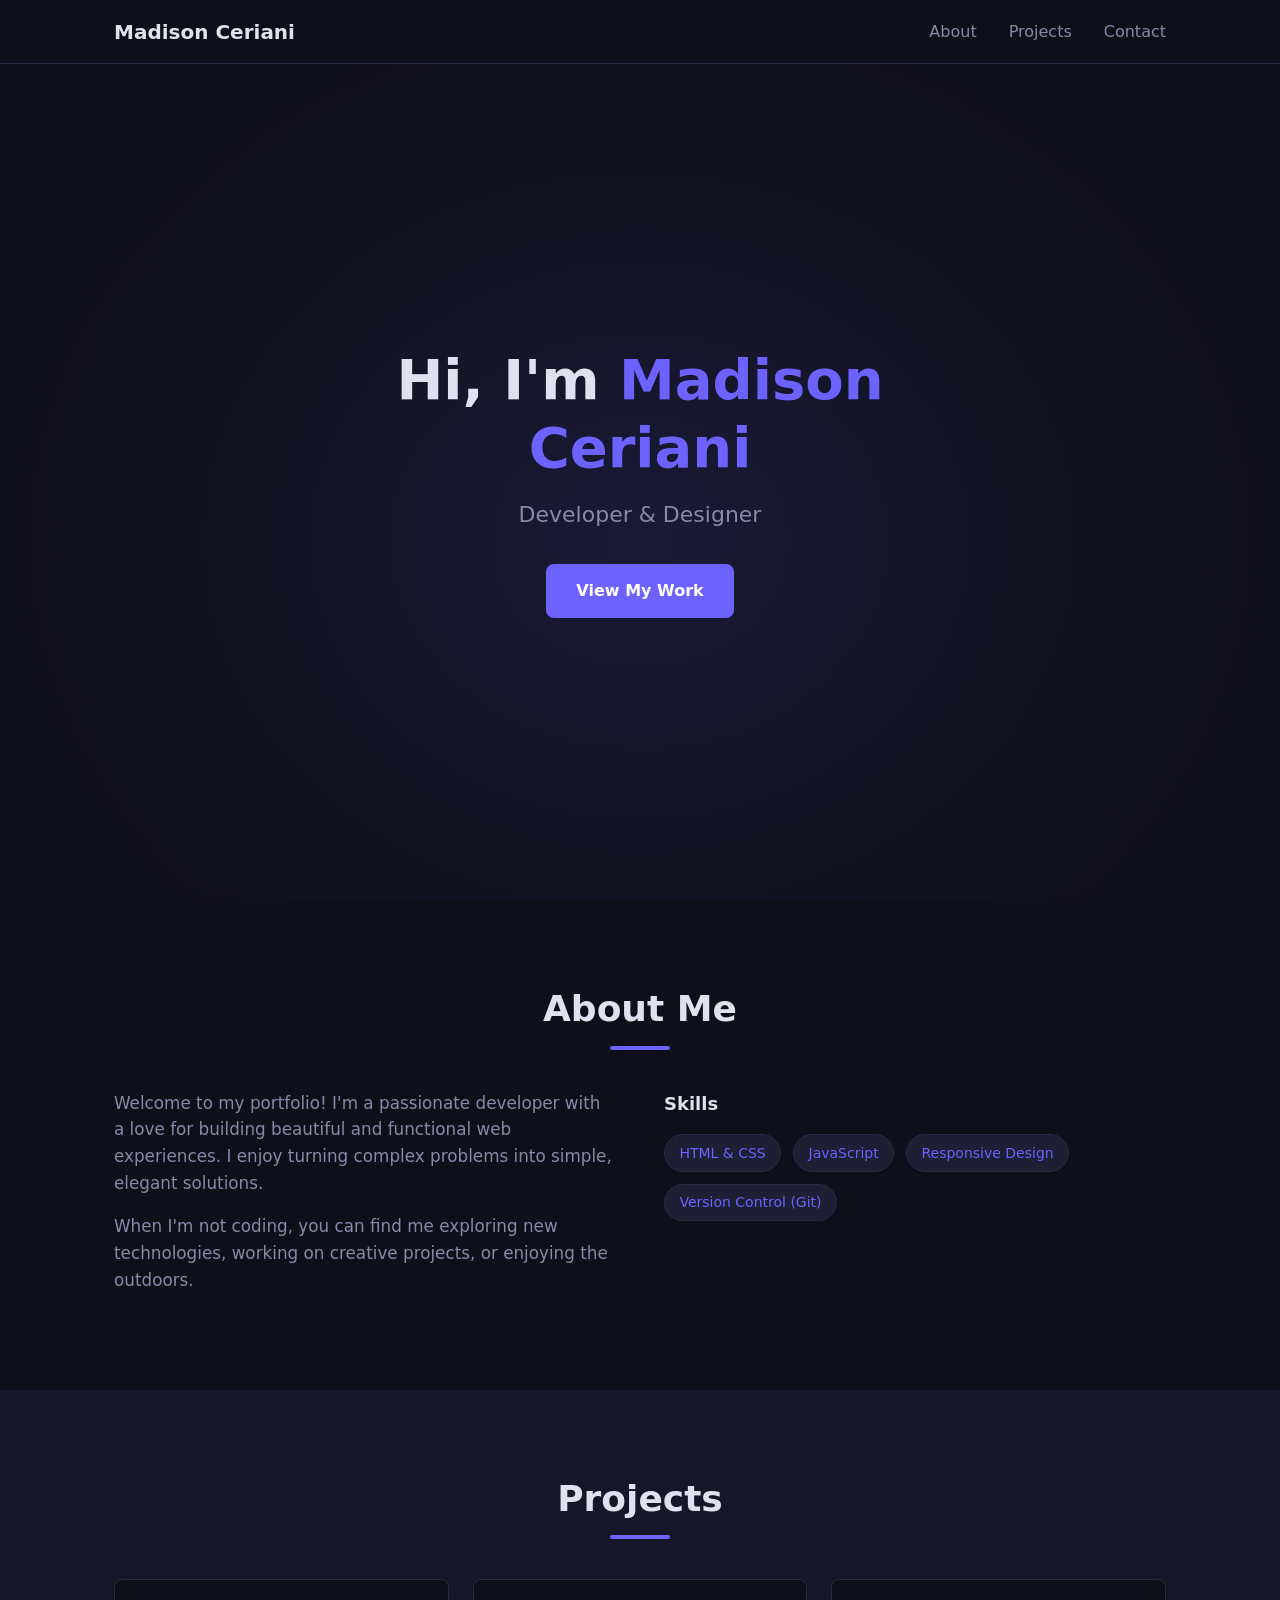
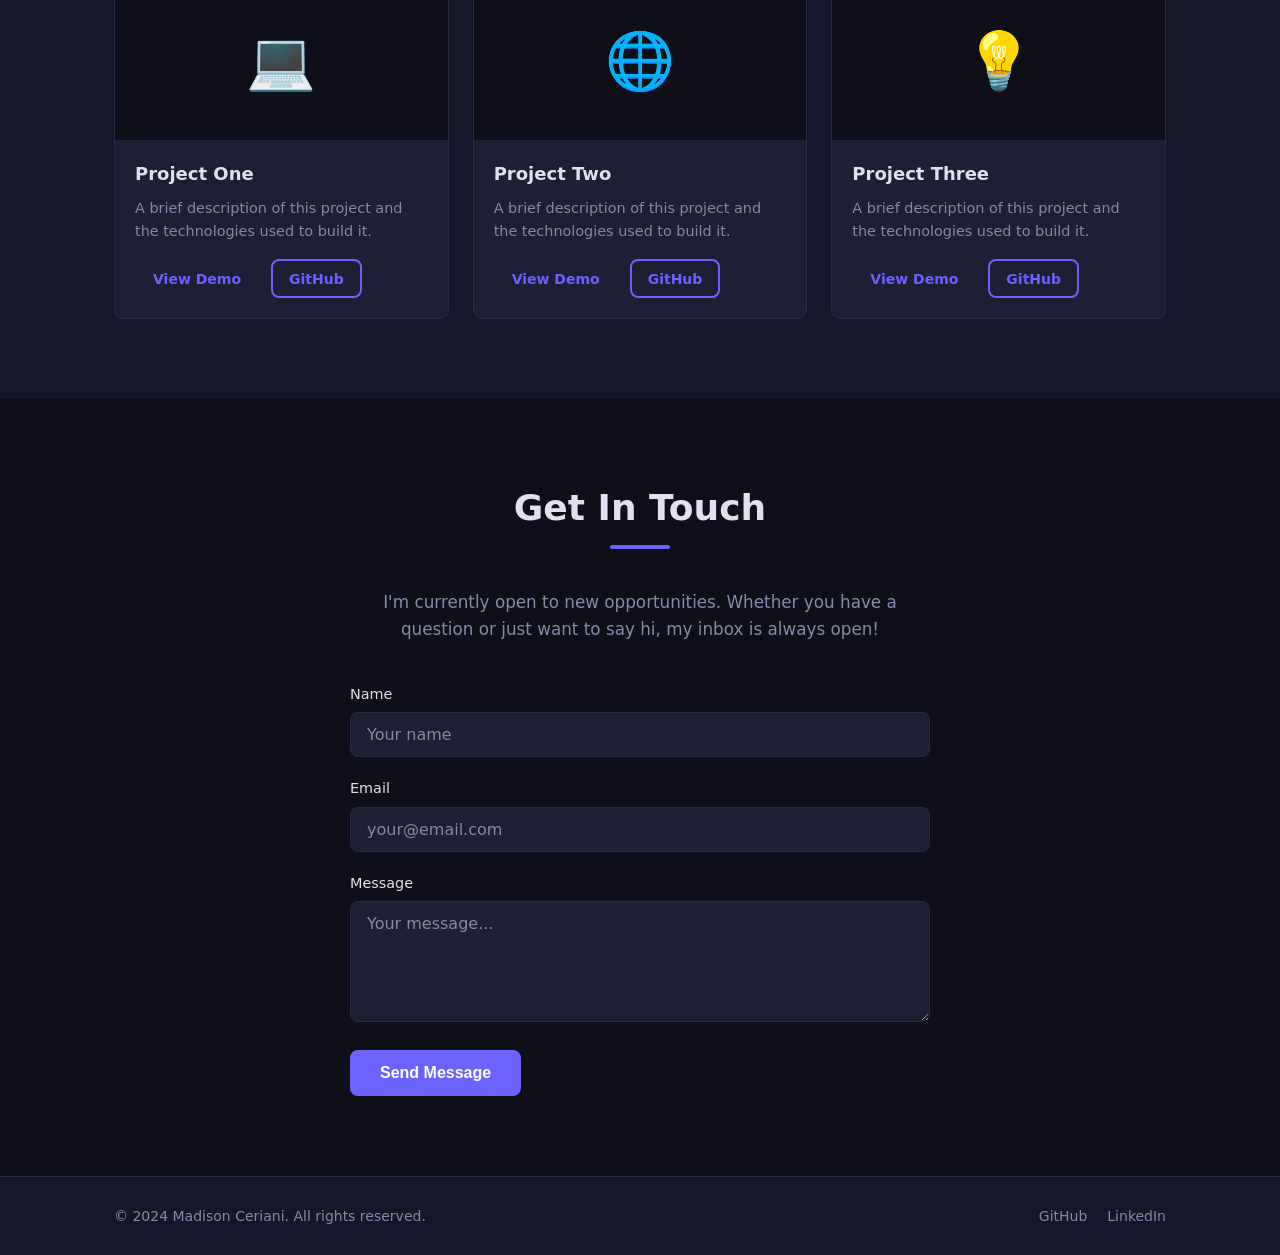
==== index.html @ 65d9c3c5 "Add basic portfolio starter code (HTML, CSS, JS) Agent-Logs-Url: https://github.com/MadisonCeriani/M" ====
<!DOCTYPE html>
<html lang="en">
  <head>
    <meta charset="UTF-8" />
    <meta name="viewport" content="width=device-width, initial-scale=1.0" />
    <title>Madison Ceriani | Portfolio</title>
    <link rel="stylesheet" href="styles.css" />
  </head>
  <body>
    <!-- Navigation -->
    <nav class="navbar" id="navbar">
      <div class="nav-container">
        <a href="#home" class="nav-logo">Madison Ceriani</a>
        <button class="nav-toggle" id="nav-toggle" aria-label="Toggle navigation">
          <span></span>
          <span></span>
          <span></span>
        </button>
        <ul class="nav-menu" id="nav-menu">
          <li><a href="#about" class="nav-link">About</a></li>
          <li><a href="#projects" class="nav-link">Projects</a></li>
          <li><a href="#contact" class="nav-link">Contact</a></li>
        </ul>
      </div>
    </nav>

    <!-- Hero Section -->
    <section class="hero" id="home">
      <div class="hero-content">
        <h1 class="hero-title">Hi, I'm <span class="highlight">Madison Ceriani</span></h1>
        <p class="hero-subtitle">Developer &amp; Designer</p>
        <a href="#projects" class="btn btn-primary">View My Work</a>
      </div>
    </section>

    <!-- About Section -->
    <section class="section" id="about">
      <div class="container">
        <h2 class="section-title">About Me</h2>
        <div class="about-content">
          <div class="about-text">
            <p>
              Welcome to my portfolio! I'm a passionate developer with a love for building
              beautiful and functional web experiences. I enjoy turning complex problems into
              simple, elegant solutions.
            </p>
            <p>
              When I'm not coding, you can find me exploring new technologies, working on
              creative projects, or enjoying the outdoors.
            </p>
          </div>
          <div class="skills">
            <h3>Skills</h3>
            <ul class="skills-list">
              <li>HTML &amp; CSS</li>
              <li>JavaScript</li>
              <li>Responsive Design</li>
              <li>Version Control (Git)</li>
            </ul>
          </div>
        </div>
      </div>
    </section>

    <!-- Projects Section -->
    <section class="section section-alt" id="projects">
      <div class="container">
        <h2 class="section-title">Projects</h2>
        <div class="projects-grid">
          <div class="project-card">
            <div class="project-image">
              <span class="project-placeholder">&#128187;</span>
            </div>
            <div class="project-info">
              <h3>Project One</h3>
              <p>A brief description of this project and the technologies used to build it.</p>
              <div class="project-links">
                <a href="#" class="btn btn-small">View Demo</a>
                <a href="#" class="btn btn-small btn-outline">GitHub</a>
              </div>
            </div>
          </div>
          <div class="project-card">
            <div class="project-image">
              <span class="project-placeholder">&#127760;</span>
            </div>
            <div class="project-info">
              <h3>Project Two</h3>
              <p>A brief description of this project and the technologies used to build it.</p>
              <div class="project-links">
                <a href="#" class="btn btn-small">View Demo</a>
                <a href="#" class="btn btn-small btn-outline">GitHub</a>
              </div>
            </div>
          </div>
          <div class="project-card">
            <div class="project-image">
              <span class="project-placeholder">&#128161;</span>
            </div>
            <div class="project-info">
              <h3>Project Three</h3>
              <p>A brief description of this project and the technologies used to build it.</p>
              <div class="project-links">
                <a href="#" class="btn btn-small">View Demo</a>
                <a href="#" class="btn btn-small btn-outline">GitHub</a>
              </div>
            </div>
          </div>
        </div>
      </div>
    </section>

    <!-- Contact Section -->
    <section class="section" id="contact">
      <div class="container">
        <h2 class="section-title">Get In Touch</h2>
        <p class="contact-intro">
          I'm currently open to new opportunities. Whether you have a question or just want to
          say hi, my inbox is always open!
        </p>
        <form class="contact-form" id="contact-form">
          <div class="form-group">
            <label for="name">Name</label>
            <input type="text" id="name" name="name" placeholder="Your name" required />
          </div>
          <div class="form-group">
            <label for="email">Email</label>
            <input type="email" id="email" name="email" placeholder="your@email.com" required />
          </div>
          <div class="form-group">
            <label for="message">Message</label>
            <textarea id="message" name="message" rows="5" placeholder="Your message..." required></textarea>
          </div>
          <button type="submit" class="btn btn-primary">Send Message</button>
        </form>
      </div>
    </section>

    <!-- Footer -->
    <footer class="footer">
      <div class="container">
        <p>&copy; 2024 Madison Ceriani. All rights reserved.</p>
        <div class="social-links">
          <a href="https://github.com/MadisonCeriani" target="_blank" rel="noopener noreferrer">GitHub</a>
          <a href="#" target="_blank" rel="noopener noreferrer">LinkedIn</a>
        </div>
      </div>
    </footer>

    <script src="script.js"></script>
  </body>
</html>
---- styles.css ----
/* =====================
   CSS Reset & Variables
   ===================== */
*, *::before, *::after {
  box-sizing: border-box;
  margin: 0;
  padding: 0;
}

:root {
  --color-primary: #6c63ff;
  --color-primary-dark: #5a52d5;
  --color-bg: #0f0f1a;
  --color-bg-alt: #16162a;
  --color-surface: #1e1e35;
  --color-text: #e0e0f0;
  --color-text-muted: #8888aa;
  --color-border: #2a2a45;
  --font-sans: 'Segoe UI', system-ui, -apple-system, sans-serif;
  --radius: 8px;
  --transition: 0.3s ease;
  --max-width: 1100px;
  --nav-height: 64px;
}

html {
  scroll-behavior: smooth;
}

body {
  font-family: var(--font-sans);
  background-color: var(--color-bg);
  color: var(--color-text);
  line-height: 1.6;
}

a {
  color: var(--color-primary);
  text-decoration: none;
  transition: color var(--transition);
}

a:hover {
  color: var(--color-primary-dark);
}

ul {
  list-style: none;
}

/* =====================
   Utility
   ===================== */
.container {
  max-width: var(--max-width);
  margin: 0 auto;
  padding: 0 1.5rem;
}

.highlight {
  color: var(--color-primary);
}

/* =====================
   Buttons
   ===================== */
.btn {
  display: inline-block;
  padding: 0.75rem 1.75rem;
  border-radius: var(--radius);
  font-size: 1rem;
  font-weight: 600;
  cursor: pointer;
  transition: background-color var(--transition), color var(--transition),
    border-color var(--transition), transform var(--transition);
  border: 2px solid transparent;
}

.btn:hover {
  transform: translateY(-2px);
}

.btn-primary {
  background-color: var(--color-primary);
  color: #fff;
  border-color: var(--color-primary);
}

.btn-primary:hover {
  background-color: var(--color-primary-dark);
  border-color: var(--color-primary-dark);
  color: #fff;
}

.btn-outline {
  background-color: transparent;
  color: var(--color-primary);
  border-color: var(--color-primary);
}

.btn-outline:hover {
  background-color: var(--color-primary);
  color: #fff;
}

.btn-small {
  padding: 0.4rem 1rem;
  font-size: 0.875rem;
}

/* =====================
   Navbar
   ===================== */
.navbar {
  position: fixed;
  top: 0;
  left: 0;
  right: 0;
  height: var(--nav-height);
  background-color: rgba(15, 15, 26, 0.9);
  backdrop-filter: blur(10px);
  border-bottom: 1px solid var(--color-border);
  z-index: 1000;
  transition: box-shadow var(--transition);
}

.navbar.scrolled {
  box-shadow: 0 2px 20px rgba(0, 0, 0, 0.4);
}

.nav-container {
  max-width: var(--max-width);
  margin: 0 auto;
  padding: 0 1.5rem;
  height: 100%;
  display: flex;
  align-items: center;
  justify-content: space-between;
}

.nav-logo {
  font-size: 1.25rem;
  font-weight: 700;
  color: var(--color-text);
}

.nav-logo:hover {
  color: var(--color-primary);
}

.nav-menu {
  display: flex;
  gap: 2rem;
}

.nav-link {
  color: var(--color-text-muted);
  font-weight: 500;
  position: relative;
}

.nav-link::after {
  content: '';
  position: absolute;
  bottom: -4px;
  left: 0;
  width: 0;
  height: 2px;
  background-color: var(--color-primary);
  transition: width var(--transition);
}

.nav-link:hover,
.nav-link.active {
  color: var(--color-text);
}

.nav-link:hover::after,
.nav-link.active::after {
  width: 100%;
}

.nav-toggle {
  display: none;
  flex-direction: column;
  gap: 5px;
  background: none;
  border: none;
  cursor: pointer;
  padding: 4px;
}

.nav-toggle span {
  display: block;
  width: 24px;
  height: 2px;
  background-color: var(--color-text);
  border-radius: 2px;
  transition: transform var(--transition), opacity var(--transition);
}

/* =====================
   Hero
   ===================== */
.hero {
  min-height: 100vh;
  display: flex;
  align-items: center;
  justify-content: center;
  text-align: center;
  padding: var(--nav-height) 1.5rem 0;
  background: radial-gradient(ellipse at 50% 60%, rgba(108, 99, 255, 0.12) 0%, transparent 70%);
}

.hero-content {
  max-width: 700px;
}

.hero-title {
  font-size: clamp(2rem, 6vw, 3.5rem);
  font-weight: 800;
  line-height: 1.2;
  margin-bottom: 1rem;
}

.hero-subtitle {
  font-size: clamp(1rem, 3vw, 1.375rem);
  color: var(--color-text-muted);
  margin-bottom: 2rem;
}

/* =====================
   Sections
   ===================== */
.section {
  padding: 5rem 0;
}

.section-alt {
  background-color: var(--color-bg-alt);
}

.section-title {
  font-size: clamp(1.5rem, 4vw, 2.25rem);
  font-weight: 700;
  margin-bottom: 2.5rem;
  text-align: center;
  position: relative;
}

.section-title::after {
  content: '';
  display: block;
  width: 60px;
  height: 4px;
  background-color: var(--color-primary);
  border-radius: 2px;
  margin: 0.5rem auto 0;
}

/* =====================
   About
   ===================== */
.about-content {
  display: grid;
  grid-template-columns: 1fr 1fr;
  gap: 3rem;
  align-items: start;
}

.about-text p {
  color: var(--color-text-muted);
  margin-bottom: 1rem;
  font-size: 1.05rem;
}

.skills h3 {
  font-size: 1.125rem;
  margin-bottom: 1rem;
}

.skills-list {
  display: flex;
  flex-wrap: wrap;
  gap: 0.75rem;
}

.skills-list li {
  background-color: var(--color-surface);
  border: 1px solid var(--color-border);
  color: var(--color-primary);
  padding: 0.4rem 0.9rem;
  border-radius: 20px;
  font-size: 0.875rem;
  font-weight: 500;
}

/* =====================
   Projects
   ===================== */
.projects-grid {
  display: grid;
  grid-template-columns: repeat(auto-fit, minmax(290px, 1fr));
  gap: 1.5rem;
}

.project-card {
  background-color: var(--color-surface);
  border: 1px solid var(--color-border);
  border-radius: var(--radius);
  overflow: hidden;
  transition: transform var(--transition), box-shadow var(--transition);
}

.project-card:hover {
  transform: translateY(-4px);
  box-shadow: 0 8px 30px rgba(108, 99, 255, 0.15);
}

.project-image {
  background-color: var(--color-bg);
  height: 160px;
  display: flex;
  align-items: center;
  justify-content: center;
}

.project-placeholder {
  font-size: 3.5rem;
}

.project-info {
  padding: 1.25rem;
}

.project-info h3 {
  font-size: 1.125rem;
  margin-bottom: 0.5rem;
}

.project-info p {
  color: var(--color-text-muted);
  font-size: 0.9rem;
  margin-bottom: 1rem;
}

.project-links {
  display: flex;
  gap: 0.75rem;
}

/* =====================
   Contact
   ===================== */
.contact-intro {
  text-align: center;
  color: var(--color-text-muted);
  max-width: 540px;
  margin: 0 auto 2.5rem;
  font-size: 1.05rem;
}

.contact-form {
  max-width: 580px;
  margin: 0 auto;
}

.form-group {
  margin-bottom: 1.25rem;
}

.form-group label {
  display: block;
  margin-bottom: 0.4rem;
  font-weight: 500;
  font-size: 0.9rem;
}

.form-group input,
.form-group textarea {
  width: 100%;
  padding: 0.75rem 1rem;
  background-color: var(--color-surface);
  border: 1px solid var(--color-border);
  border-radius: var(--radius);
  color: var(--color-text);
  font-family: var(--font-sans);
  font-size: 1rem;
  transition: border-color var(--transition);
}

.form-group input::placeholder,
.form-group textarea::placeholder {
  color: var(--color-text-muted);
}

.form-group input:focus,
.form-group textarea:focus {
  outline: none;
  border-color: var(--color-primary);
}

.form-group textarea {
  resize: vertical;
}

/* =====================
   Footer
   ===================== */
.footer {
  background-color: var(--color-bg-alt);
  border-top: 1px solid var(--color-border);
  padding: 1.75rem 0;
}

.footer .container {
  display: flex;
  align-items: center;
  justify-content: space-between;
  flex-wrap: wrap;
  gap: 1rem;
}

.footer p {
  color: var(--color-text-muted);
  font-size: 0.875rem;
}

.social-links {
  display: flex;
  gap: 1.25rem;
}

.social-links a {
  color: var(--color-text-muted);
  font-size: 0.875rem;
  font-weight: 500;
}

.social-links a:hover {
  color: var(--color-primary);
}

/* =====================
   Responsive
   ===================== */
@media (max-width: 768px) {
  .nav-toggle {
    display: flex;
  }

  .nav-menu {
    position: absolute;
    top: var(--nav-height);
    left: 0;
    right: 0;
    background-color: var(--color-bg);
    border-bottom: 1px solid var(--color-border);
    flex-direction: column;
    align-items: center;
    gap: 0;
    padding: 1rem 0;
    display: none;
  }

  .nav-menu.open {
    display: flex;
  }

  .nav-menu li {
    width: 100%;
    text-align: center;
  }

  .nav-link {
    display: block;
    padding: 0.75rem 1.5rem;
  }

  .about-content {
    grid-template-columns: 1fr;
    gap: 2rem;
  }

  .footer .container {
    flex-direction: column;
    text-align: center;
  }
}
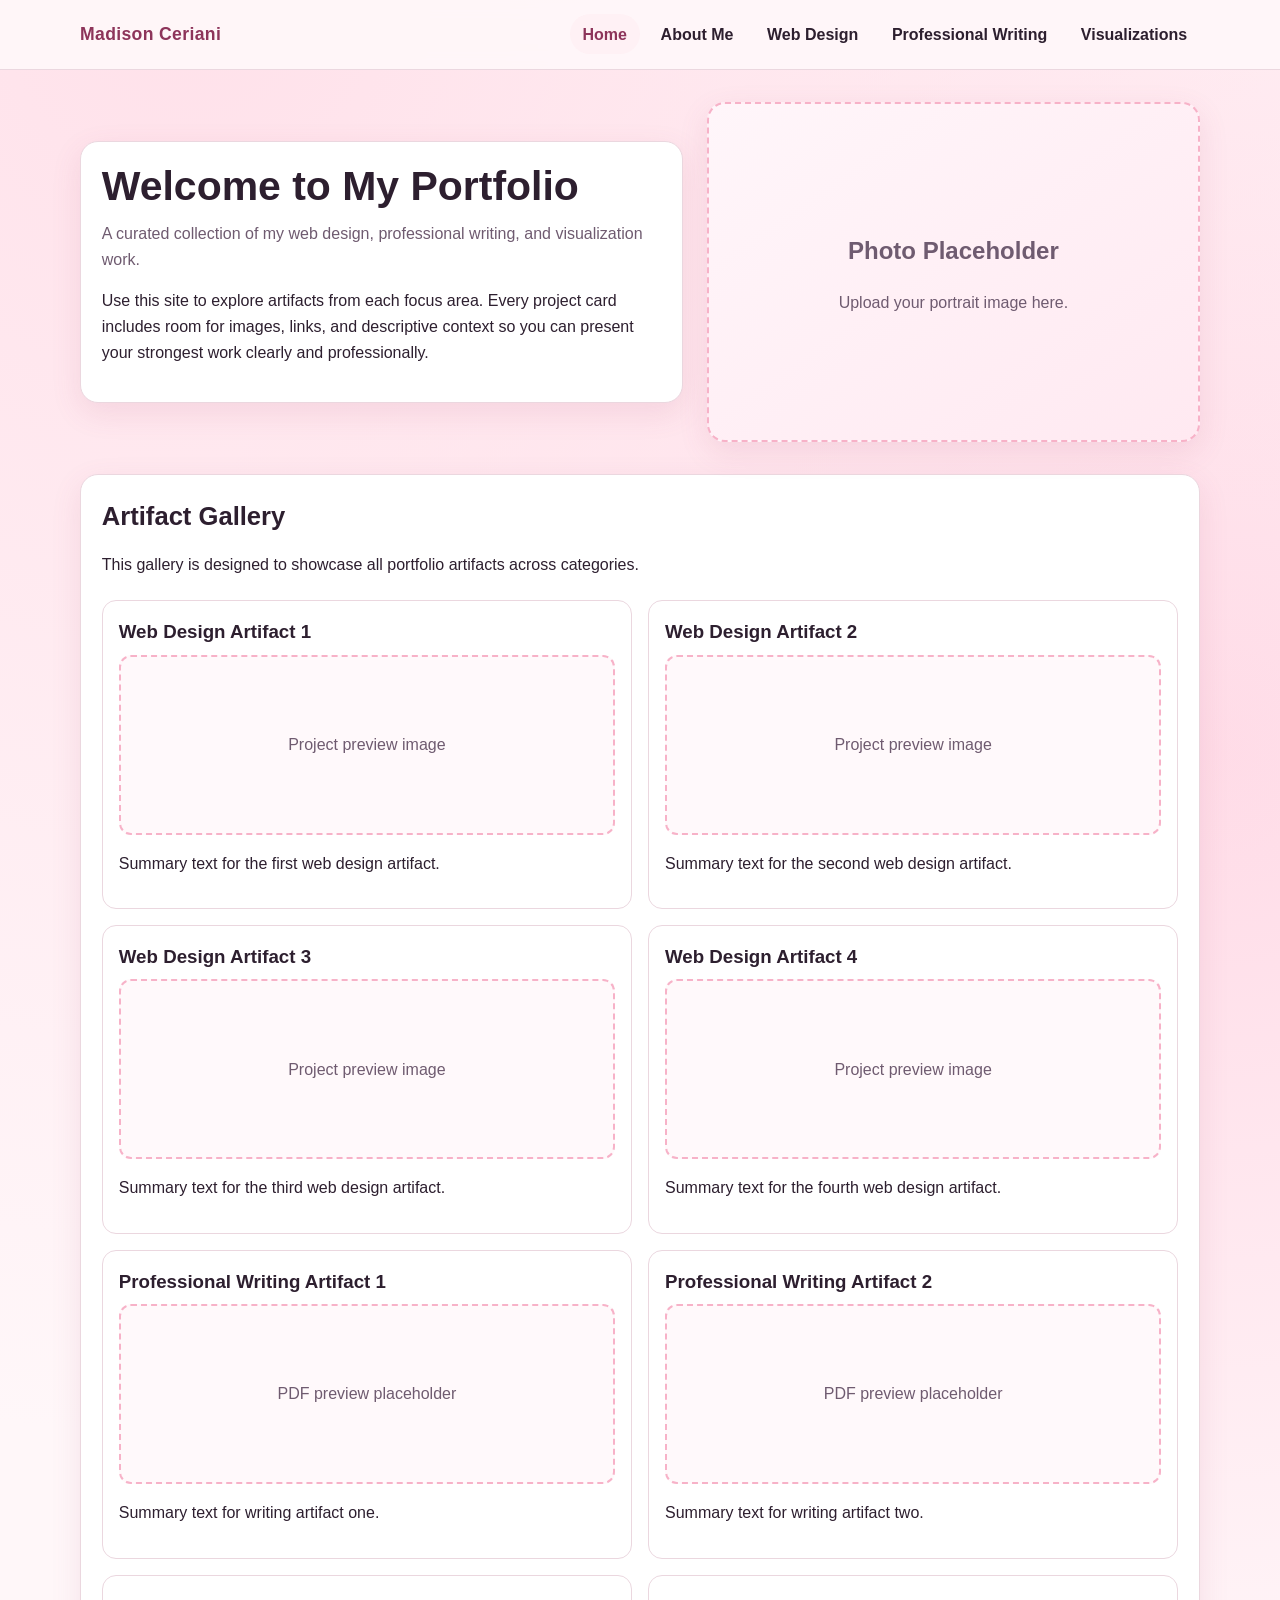
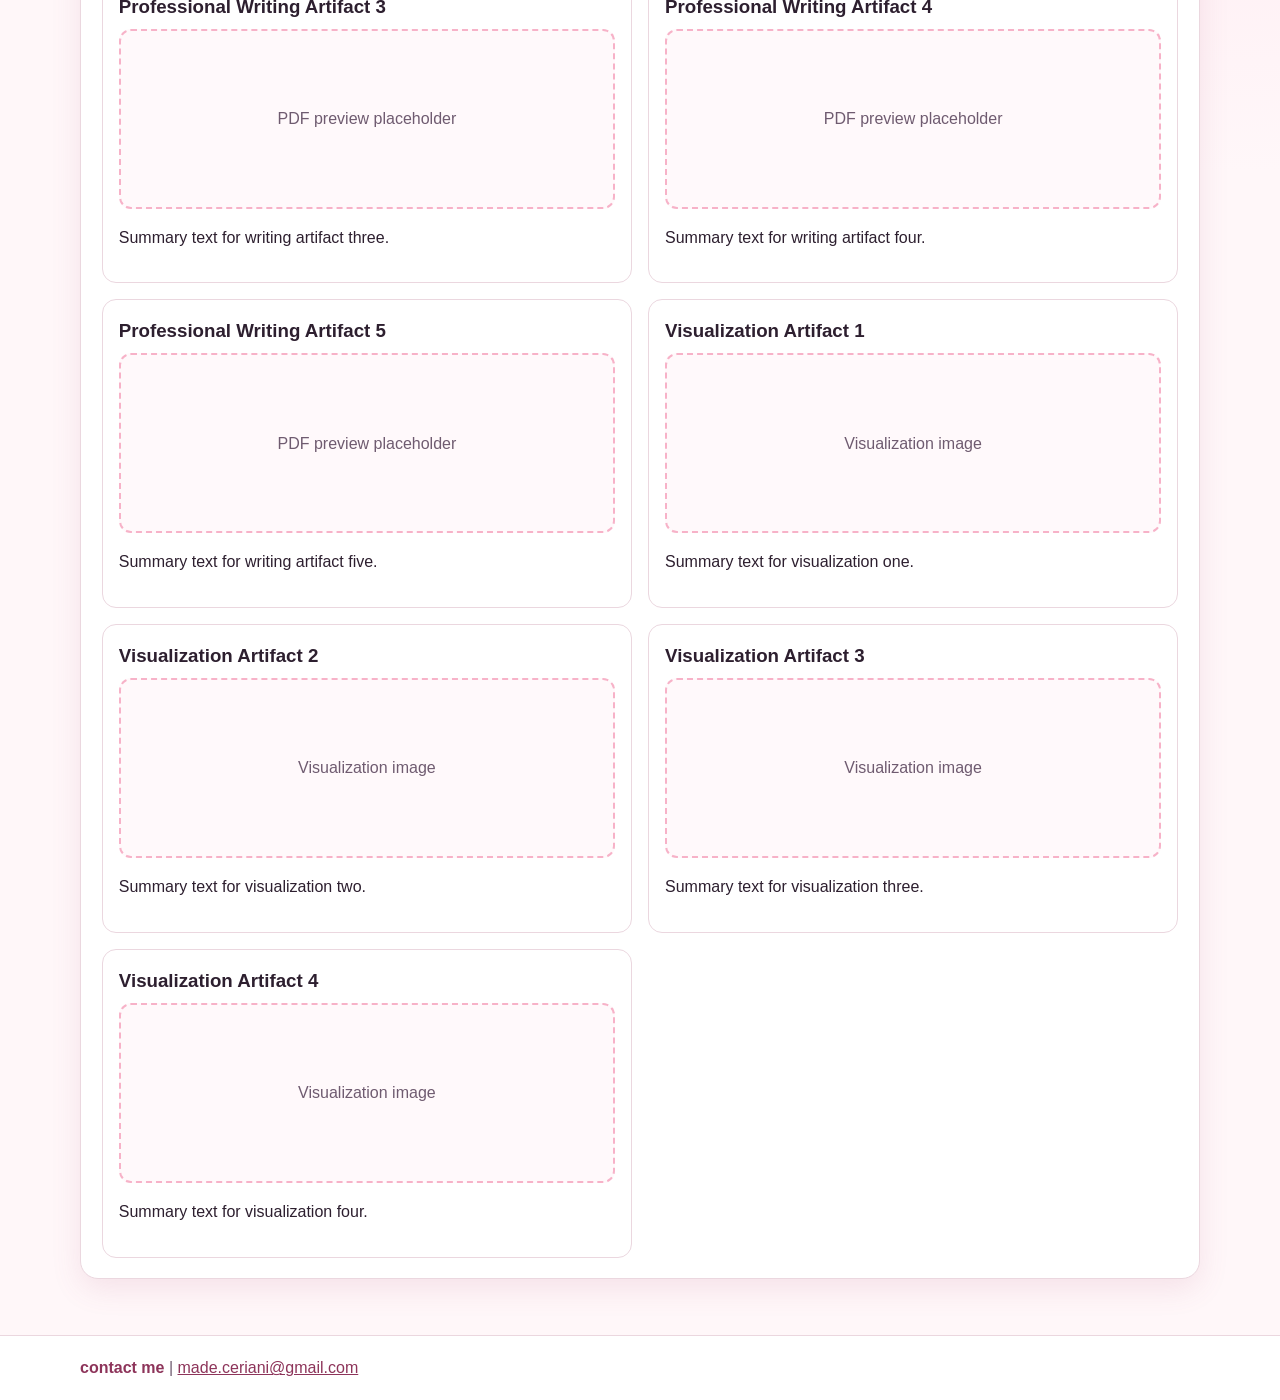
==== commit 4fbee367: "Changes" ====
--- a/index.html
+++ b/index.html
@@ -1,152 +1,120 @@
 <!DOCTYPE html>
 <html lang="en">
-  <head>
-    <meta charset="UTF-8" />
-    <meta name="viewport" content="width=device-width, initial-scale=1.0" />
-    <title>Madison Ceriani | Portfolio</title>
-    <link rel="stylesheet" href="styles.css" />
-  </head>
-  <body>
-    <!-- Navigation -->
-    <nav class="navbar" id="navbar">
-      <div class="nav-container">
-        <a href="#home" class="nav-logo">Madison Ceriani</a>
-        <button class="nav-toggle" id="nav-toggle" aria-label="Toggle navigation">
-          <span></span>
-          <span></span>
-          <span></span>
-        </button>
-        <ul class="nav-menu" id="nav-menu">
-          <li><a href="#about" class="nav-link">About</a></li>
-          <li><a href="#projects" class="nav-link">Projects</a></li>
-          <li><a href="#contact" class="nav-link">Contact</a></li>
-        </ul>
+<head>
+  <meta charset="UTF-8">
+  <meta name="viewport" content="width=device-width, initial-scale=1.0">
+  <title>Madison Ceriani | Portfolio</title>
+  <link rel="stylesheet" href="styles.css">
+</head>
+<body>
+  <header class="site-header">
+    <div class="nav-wrap">
+      <a class="brand" href="index.html">Madison Ceriani</a>
+      <nav class="site-nav" aria-label="Main navigation">
+        <a class="active" href="index.html">Home</a>
+        <a href="about.html">About Me</a>
+        <a href="web-design.html">Web Design</a>
+        <a href="professional-writing.html">Professional Writing</a>
+        <a href="visualizations.html">Visualizations</a>
+      </nav>
+    </div>
+  </header>
+
+  <main>
+    <section class="hero">
+      <div class="panel">
+        <h1>Welcome to My Portfolio</h1>
+        <p class="subtitle">A curated collection of my web design, professional writing, and visualization work.</p>
+        <p>
+          Use this site to explore artifacts from each focus area. Every project card includes room for images, links,
+          and descriptive context so you can present your strongest work clearly and professionally.
+        </p>
       </div>
-    </nav>
-
-    <!-- Hero Section -->
-    <section class="hero" id="home">
-      <div class="hero-content">
-        <h1 class="hero-title">Hi, I'm <span class="highlight">Madison Ceriani</span></h1>
-        <p class="hero-subtitle">Developer &amp; Designer</p>
-        <a href="#projects" class="btn btn-primary">View My Work</a>
-      </div>
-    </section>
-
-    <!-- About Section -->
-    <section class="section" id="about">
-      <div class="container">
-        <h2 class="section-title">About Me</h2>
-        <div class="about-content">
-          <div class="about-text">
-            <p>
-              Welcome to my portfolio! I'm a passionate developer with a love for building
-              beautiful and functional web experiences. I enjoy turning complex problems into
-              simple, elegant solutions.
-            </p>
-            <p>
-              When I'm not coding, you can find me exploring new technologies, working on
-              creative projects, or enjoying the outdoors.
-            </p>
-          </div>
-          <div class="skills">
-            <h3>Skills</h3>
-            <ul class="skills-list">
-              <li>HTML &amp; CSS</li>
-              <li>JavaScript</li>
-              <li>Responsive Design</li>
-              <li>Version Control (Git)</li>
-            </ul>
-          </div>
+      <div class="panel photo-placeholder">
+        <div>
+          <h2>Photo Placeholder</h2>
+          <p>Upload your portrait image here.</p>
         </div>
       </div>
     </section>
 
-    <!-- Projects Section -->
-    <section class="section section-alt" id="projects">
-      <div class="container">
-        <h2 class="section-title">Projects</h2>
-        <div class="projects-grid">
-          <div class="project-card">
-            <div class="project-image">
-              <span class="project-placeholder">&#128187;</span>
-            </div>
-            <div class="project-info">
-              <h3>Project One</h3>
-              <p>A brief description of this project and the technologies used to build it.</p>
-              <div class="project-links">
-                <a href="#" class="btn btn-small">View Demo</a>
-                <a href="#" class="btn btn-small btn-outline">GitHub</a>
-              </div>
-            </div>
-          </div>
-          <div class="project-card">
-            <div class="project-image">
-              <span class="project-placeholder">&#127760;</span>
-            </div>
-            <div class="project-info">
-              <h3>Project Two</h3>
-              <p>A brief description of this project and the technologies used to build it.</p>
-              <div class="project-links">
-                <a href="#" class="btn btn-small">View Demo</a>
-                <a href="#" class="btn btn-small btn-outline">GitHub</a>
-              </div>
-            </div>
-          </div>
-          <div class="project-card">
-            <div class="project-image">
-              <span class="project-placeholder">&#128161;</span>
-            </div>
-            <div class="project-info">
-              <h3>Project Three</h3>
-              <p>A brief description of this project and the technologies used to build it.</p>
-              <div class="project-links">
-                <a href="#" class="btn btn-small">View Demo</a>
-                <a href="#" class="btn btn-small btn-outline">GitHub</a>
-              </div>
-            </div>
-          </div>
-        </div>
+    <section class="panel">
+      <h2 class="section-title">Artifact Gallery</h2>
+      <p class="page-intro">This gallery is designed to showcase all portfolio artifacts across categories.</p>
+      <div class="gallery-grid">
+        <article class="card">
+          <h3>Web Design Artifact 1</h3>
+          <div class="placeholder-box">Project preview image</div>
+          <p>Summary text for the first web design artifact.</p>
+        </article>
+        <article class="card">
+          <h3>Web Design Artifact 2</h3>
+          <div class="placeholder-box">Project preview image</div>
+          <p>Summary text for the second web design artifact.</p>
+        </article>
+        <article class="card">
+          <h3>Web Design Artifact 3</h3>
+          <div class="placeholder-box">Project preview image</div>
+          <p>Summary text for the third web design artifact.</p>
+        </article>
+        <article class="card">
+          <h3>Web Design Artifact 4</h3>
+          <div class="placeholder-box">Project preview image</div>
+          <p>Summary text for the fourth web design artifact.</p>
+        </article>
+        <article class="card">
+          <h3>Professional Writing Artifact 1</h3>
+          <div class="placeholder-box">PDF preview placeholder</div>
+          <p>Summary text for writing artifact one.</p>
+        </article>
+        <article class="card">
+          <h3>Professional Writing Artifact 2</h3>
+          <div class="placeholder-box">PDF preview placeholder</div>
+          <p>Summary text for writing artifact two.</p>
+        </article>
+        <article class="card">
+          <h3>Professional Writing Artifact 3</h3>
+          <div class="placeholder-box">PDF preview placeholder</div>
+          <p>Summary text for writing artifact three.</p>
+        </article>
+        <article class="card">
+          <h3>Professional Writing Artifact 4</h3>
+          <div class="placeholder-box">PDF preview placeholder</div>
+          <p>Summary text for writing artifact four.</p>
+        </article>
+        <article class="card">
+          <h3>Professional Writing Artifact 5</h3>
+          <div class="placeholder-box">PDF preview placeholder</div>
+          <p>Summary text for writing artifact five.</p>
+        </article>
+        <article class="card">
+          <h3>Visualization Artifact 1</h3>
+          <div class="placeholder-box">Visualization image</div>
+          <p>Summary text for visualization one.</p>
+        </article>
+        <article class="card">
+          <h3>Visualization Artifact 2</h3>
+          <div class="placeholder-box">Visualization image</div>
+          <p>Summary text for visualization two.</p>
+        </article>
+        <article class="card">
+          <h3>Visualization Artifact 3</h3>
+          <div class="placeholder-box">Visualization image</div>
+          <p>Summary text for visualization three.</p>
+        </article>
+        <article class="card">
+          <h3>Visualization Artifact 4</h3>
+          <div class="placeholder-box">Visualization image</div>
+          <p>Summary text for visualization four.</p>
+        </article>
       </div>
     </section>
+  </main>
 
-    <!-- Contact Section -->
-    <section class="section" id="contact">
-      <div class="container">
-        <h2 class="section-title">Get In Touch</h2>
-        <p class="contact-intro">
-          I'm currently open to new opportunities. Whether you have a question or just want to
-          say hi, my inbox is always open!
-        </p>
-        <form class="contact-form" id="contact-form">
-          <div class="form-group">
-            <label for="name">Name</label>
-            <input type="text" id="name" name="name" placeholder="Your name" required />
-          </div>
-          <div class="form-group">
-            <label for="email">Email</label>
-            <input type="email" id="email" name="email" placeholder="your@email.com" required />
-          </div>
-          <div class="form-group">
-            <label for="message">Message</label>
-            <textarea id="message" name="message" rows="5" placeholder="Your message..." required></textarea>
-          </div>
-          <button type="submit" class="btn btn-primary">Send Message</button>
-        </form>
-      </div>
-    </section>
-
-    <!-- Footer -->
-    <footer class="footer">
-      <div class="container">
-        <p>&copy; 2024 Madison Ceriani. All rights reserved.</p>
-        <div class="social-links">
-          <a href="https://github.com/MadisonCeriani" target="_blank" rel="noopener noreferrer">GitHub</a>
-          <a href="#" target="_blank" rel="noopener noreferrer">LinkedIn</a>
-        </div>
-      </div>
-    </footer>
-
-    <script src="script.js"></script>
-  </body>
+  <footer class="site-footer">
+    <div class="footer-wrap">
+      <strong>contact me</strong> | <a href="mailto:made.ceriani@gmail.com">made.ceriani@gmail.com</a>
+    </div>
+  </footer>
+</body>
 </html>
--- a/styles.css
+++ b/styles.css
@@ -1,489 +1,241 @@
-/* =====================
-   CSS Reset & Variables
-   ===================== */
-*, *::before, *::after {
+/* Feminine + professional design system */
+:root {
+  --bg: #fff7f9;
+  --surface: #ffffff;
+  --surface-soft: #fff1f5;
+  --text: #2d1f2f;
+  --muted: #6f5b70;
+  --primary: #b04a73;
+  --primary-dark: #8d345a;
+  --accent: #f7b2c8;
+  --line: #ebd7df;
+  --shadow: 0 10px 30px rgba(176, 74, 115, 0.12);
+  --radius: 18px;
+}
+
+* {
   box-sizing: border-box;
+}
+
+body {
   margin: 0;
-  padding: 0;
-}
-
-:root {
-  --color-primary: #6c63ff;
-  --color-primary-dark: #5a52d5;
-  --color-bg: #0f0f1a;
-  --color-bg-alt: #16162a;
-  --color-surface: #1e1e35;
-  --color-text: #e0e0f0;
-  --color-text-muted: #8888aa;
-  --color-border: #2a2a45;
-  --font-sans: 'Segoe UI', system-ui, -apple-system, sans-serif;
-  --radius: 8px;
-  --transition: 0.3s ease;
-  --max-width: 1100px;
-  --nav-height: 64px;
-}
-
-html {
-  scroll-behavior: smooth;
-}
-
-body {
-  font-family: var(--font-sans);
-  background-color: var(--color-bg);
-  color: var(--color-text);
+  font-family: "Trebuchet MS", "Gill Sans", "Segoe UI", sans-serif;
+  color: var(--text);
+  background:
+    radial-gradient(circle at 15% 0%, #ffe1ea 0%, transparent 45%),
+    radial-gradient(circle at 95% 25%, #ffdbe7 0%, transparent 40%),
+    var(--bg);
   line-height: 1.6;
 }
 
 a {
-  color: var(--color-primary);
-  text-decoration: none;
-  transition: color var(--transition);
-}
-
-a:hover {
-  color: var(--color-primary-dark);
-}
-
-ul {
-  list-style: none;
-}
-
-/* =====================
-   Utility
-   ===================== */
-.container {
-  max-width: var(--max-width);
+  color: var(--primary-dark);
+}
+
+img {
+  max-width: 100%;
+  display: block;
+  border-radius: 14px;
+}
+
+.site-header {
+  position: sticky;
+  top: 0;
+  z-index: 20;
+  background: rgba(255, 247, 249, 0.95);
+  backdrop-filter: blur(8px);
+  border-bottom: 1px solid var(--line);
+}
+
+.nav-wrap {
+  width: min(1120px, 92%);
   margin: 0 auto;
-  padding: 0 1.5rem;
-}
-
-.highlight {
-  color: var(--color-primary);
-}
-
-/* =====================
-   Buttons
-   ===================== */
-.btn {
-  display: inline-block;
-  padding: 0.75rem 1.75rem;
-  border-radius: var(--radius);
-  font-size: 1rem;
-  font-weight: 600;
-  cursor: pointer;
-  transition: background-color var(--transition), color var(--transition),
-    border-color var(--transition), transform var(--transition);
-  border: 2px solid transparent;
-}
-
-.btn:hover {
-  transform: translateY(-2px);
-}
-
-.btn-primary {
-  background-color: var(--color-primary);
-  color: #fff;
-  border-color: var(--color-primary);
-}
-
-.btn-primary:hover {
-  background-color: var(--color-primary-dark);
-  border-color: var(--color-primary-dark);
-  color: #fff;
-}
-
-.btn-outline {
-  background-color: transparent;
-  color: var(--color-primary);
-  border-color: var(--color-primary);
-}
-
-.btn-outline:hover {
-  background-color: var(--color-primary);
-  color: #fff;
-}
-
-.btn-small {
-  padding: 0.4rem 1rem;
-  font-size: 0.875rem;
-}
-
-/* =====================
-   Navbar
-   ===================== */
-.navbar {
-  position: fixed;
-  top: 0;
-  left: 0;
-  right: 0;
-  height: var(--nav-height);
-  background-color: rgba(15, 15, 26, 0.9);
-  backdrop-filter: blur(10px);
-  border-bottom: 1px solid var(--color-border);
-  z-index: 1000;
-  transition: box-shadow var(--transition);
-}
-
-.navbar.scrolled {
-  box-shadow: 0 2px 20px rgba(0, 0, 0, 0.4);
-}
-
-.nav-container {
-  max-width: var(--max-width);
-  margin: 0 auto;
-  padding: 0 1.5rem;
-  height: 100%;
   display: flex;
   align-items: center;
   justify-content: space-between;
-}
-
-.nav-logo {
-  font-size: 1.25rem;
+  gap: 1rem;
+  padding: 0.9rem 0;
+}
+
+.brand {
+  font-size: 1.1rem;
   font-weight: 700;
-  color: var(--color-text);
-}
-
-.nav-logo:hover {
-  color: var(--color-primary);
-}
-
-.nav-menu {
-  display: flex;
-  gap: 2rem;
-}
-
-.nav-link {
-  color: var(--color-text-muted);
-  font-weight: 500;
-  position: relative;
-}
-
-.nav-link::after {
-  content: '';
-  position: absolute;
-  bottom: -4px;
-  left: 0;
-  width: 0;
-  height: 2px;
-  background-color: var(--color-primary);
-  transition: width var(--transition);
-}
-
-.nav-link:hover,
-.nav-link.active {
-  color: var(--color-text);
-}
-
-.nav-link:hover::after,
-.nav-link.active::after {
-  width: 100%;
-}
-
-.nav-toggle {
-  display: none;
-  flex-direction: column;
-  gap: 5px;
-  background: none;
-  border: none;
-  cursor: pointer;
-  padding: 4px;
-}
-
-.nav-toggle span {
-  display: block;
-  width: 24px;
-  height: 2px;
-  background-color: var(--color-text);
-  border-radius: 2px;
-  transition: transform var(--transition), opacity var(--transition);
-}
-
-/* =====================
-   Hero
-   ===================== */
-.hero {
-  min-height: 100vh;
-  display: flex;
-  align-items: center;
-  justify-content: center;
-  text-align: center;
-  padding: var(--nav-height) 1.5rem 0;
-  background: radial-gradient(ellipse at 50% 60%, rgba(108, 99, 255, 0.12) 0%, transparent 70%);
-}
-
-.hero-content {
-  max-width: 700px;
-}
-
-.hero-title {
-  font-size: clamp(2rem, 6vw, 3.5rem);
-  font-weight: 800;
-  line-height: 1.2;
-  margin-bottom: 1rem;
-}
-
-.hero-subtitle {
-  font-size: clamp(1rem, 3vw, 1.375rem);
-  color: var(--color-text-muted);
-  margin-bottom: 2rem;
-}
-
-/* =====================
-   Sections
-   ===================== */
-.section {
-  padding: 5rem 0;
-}
-
-.section-alt {
-  background-color: var(--color-bg-alt);
-}
-
-.section-title {
-  font-size: clamp(1.5rem, 4vw, 2.25rem);
-  font-weight: 700;
-  margin-bottom: 2.5rem;
-  text-align: center;
-  position: relative;
-}
-
-.section-title::after {
-  content: '';
-  display: block;
-  width: 60px;
-  height: 4px;
-  background-color: var(--color-primary);
-  border-radius: 2px;
-  margin: 0.5rem auto 0;
-}
-
-/* =====================
-   About
-   ===================== */
-.about-content {
-  display: grid;
-  grid-template-columns: 1fr 1fr;
-  gap: 3rem;
-  align-items: start;
-}
-
-.about-text p {
-  color: var(--color-text-muted);
-  margin-bottom: 1rem;
-  font-size: 1.05rem;
-}
-
-.skills h3 {
-  font-size: 1.125rem;
-  margin-bottom: 1rem;
-}
-
-.skills-list {
+  letter-spacing: 0.02em;
+  color: var(--primary-dark);
+  text-decoration: none;
+}
+
+.site-nav {
   display: flex;
   flex-wrap: wrap;
-  gap: 0.75rem;
-}
-
-.skills-list li {
-  background-color: var(--color-surface);
-  border: 1px solid var(--color-border);
-  color: var(--color-primary);
-  padding: 0.4rem 0.9rem;
-  border-radius: 20px;
-  font-size: 0.875rem;
-  font-weight: 500;
-}
-
-/* =====================
-   Projects
-   ===================== */
-.projects-grid {
-  display: grid;
-  grid-template-columns: repeat(auto-fit, minmax(290px, 1fr));
+  gap: 0.5rem;
+}
+
+.site-nav a {
+  text-decoration: none;
+  color: var(--text);
+  padding: 0.45rem 0.8rem;
+  border-radius: 999px;
+  font-weight: 600;
+}
+
+.site-nav a:hover,
+.site-nav a:focus-visible,
+.site-nav a.active {
+  background: var(--surface-soft);
+  color: var(--primary-dark);
+}
+
+main {
+  width: min(1120px, 92%);
+  margin: 2rem auto 3.5rem;
+}
+
+.hero {
+  display: grid;
+  grid-template-columns: 1.1fr 0.9fr;
   gap: 1.5rem;
-}
-
-.project-card {
-  background-color: var(--color-surface);
-  border: 1px solid var(--color-border);
+  align-items: center;
+  margin-bottom: 2rem;
+}
+
+.panel {
+  background: var(--surface);
+  border: 1px solid var(--line);
   border-radius: var(--radius);
-  overflow: hidden;
-  transition: transform var(--transition), box-shadow var(--transition);
-}
-
-.project-card:hover {
-  transform: translateY(-4px);
-  box-shadow: 0 8px 30px rgba(108, 99, 255, 0.15);
-}
-
-.project-image {
-  background-color: var(--color-bg);
-  height: 160px;
-  display: flex;
-  align-items: center;
-  justify-content: center;
-}
-
-.project-placeholder {
-  font-size: 3.5rem;
-}
-
-.project-info {
-  padding: 1.25rem;
-}
-
-.project-info h3 {
-  font-size: 1.125rem;
-  margin-bottom: 0.5rem;
-}
-
-.project-info p {
-  color: var(--color-text-muted);
-  font-size: 0.9rem;
+  box-shadow: var(--shadow);
+  padding: 1.3rem;
+}
+
+.hero h1 {
+  margin-top: 0;
+  margin-bottom: 0.6rem;
+  font-size: clamp(1.8rem, 3.2vw, 2.8rem);
+  line-height: 1.2;
+}
+
+.subtitle {
+  color: var(--muted);
+  margin-top: 0;
+}
+
+.photo-placeholder {
+  min-height: 340px;
+  border: 2px dashed var(--accent);
+  border-radius: var(--radius);
+  display: grid;
+  place-items: center;
+  text-align: center;
+  color: var(--muted);
+  background: linear-gradient(145deg, #fff6fa, #ffe9f1);
+  padding: 1rem;
+}
+
+.page-intro {
+  margin-bottom: 1.4rem;
+}
+
+.section-title {
+  margin-top: 0;
   margin-bottom: 1rem;
-}
-
-.project-links {
-  display: flex;
-  gap: 0.75rem;
-}
-
-/* =====================
-   Contact
-   ===================== */
-.contact-intro {
+  font-size: clamp(1.4rem, 2vw, 1.8rem);
+}
+
+.gallery-grid,
+.artifact-grid {
+  display: grid;
+  grid-template-columns: repeat(2, minmax(0, 1fr));
+  gap: 1rem;
+}
+
+.card {
+  background: var(--surface);
+  border: 1px solid var(--line);
+  border-radius: 14px;
+  padding: 1rem;
+}
+
+.card h3 {
+  margin-top: 0;
+  margin-bottom: 0.45rem;
+}
+
+.placeholder-box {
+  min-height: 180px;
+  display: grid;
+  place-items: center;
   text-align: center;
-  color: var(--color-text-muted);
-  max-width: 540px;
-  margin: 0 auto 2.5rem;
-  font-size: 1.05rem;
-}
-
-.contact-form {
-  max-width: 580px;
+  border: 2px dashed var(--accent);
+  border-radius: 12px;
+  color: var(--muted);
+  background: #fff9fb;
+  margin-bottom: 0.8rem;
+  padding: 0.8rem;
+}
+
+.pdf-view {
+  width: 100%;
+  min-height: 280px;
+  border: 1px solid var(--line);
+  border-radius: 12px;
+  margin-bottom: 0.8rem;
+}
+
+.resume-upload {
+  display: grid;
+  gap: 0.7rem;
+}
+
+input[type="file"] {
+  border: 1px dashed var(--primary);
+  border-radius: 10px;
+  padding: 0.8rem;
+  background: #fff;
+}
+
+.site-footer {
+  border-top: 1px solid var(--line);
+  background: #fff;
+}
+
+.footer-wrap {
+  width: min(1120px, 92%);
   margin: 0 auto;
-}
-
-.form-group {
-  margin-bottom: 1.25rem;
-}
-
-.form-group label {
-  display: block;
-  margin-bottom: 0.4rem;
-  font-weight: 500;
-  font-size: 0.9rem;
-}
-
-.form-group input,
-.form-group textarea {
-  width: 100%;
-  padding: 0.75rem 1rem;
-  background-color: var(--color-surface);
-  border: 1px solid var(--color-border);
-  border-radius: var(--radius);
-  color: var(--color-text);
-  font-family: var(--font-sans);
-  font-size: 1rem;
-  transition: border-color var(--transition);
-}
-
-.form-group input::placeholder,
-.form-group textarea::placeholder {
-  color: var(--color-text-muted);
-}
-
-.form-group input:focus,
-.form-group textarea:focus {
-  outline: none;
-  border-color: var(--color-primary);
-}
-
-.form-group textarea {
-  resize: vertical;
-}
-
-/* =====================
-   Footer
-   ===================== */
-.footer {
-  background-color: var(--color-bg-alt);
-  border-top: 1px solid var(--color-border);
-  padding: 1.75rem 0;
-}
-
-.footer .container {
-  display: flex;
-  align-items: center;
-  justify-content: space-between;
-  flex-wrap: wrap;
-  gap: 1rem;
-}
-
-.footer p {
-  color: var(--color-text-muted);
-  font-size: 0.875rem;
-}
-
-.social-links {
-  display: flex;
-  gap: 1.25rem;
-}
-
-.social-links a {
-  color: var(--color-text-muted);
-  font-size: 0.875rem;
-  font-weight: 500;
-}
-
-.social-links a:hover {
-  color: var(--color-primary);
-}
-
-/* =====================
-   Responsive
-   ===================== */
-@media (max-width: 768px) {
-  .nav-toggle {
-    display: flex;
-  }
-
-  .nav-menu {
-    position: absolute;
-    top: var(--nav-height);
-    left: 0;
-    right: 0;
-    background-color: var(--color-bg);
-    border-bottom: 1px solid var(--color-border);
+  padding: 1.2rem 0;
+  color: var(--muted);
+}
+
+.footer-wrap strong {
+  color: var(--primary-dark);
+}
+
+@media (max-width: 900px) {
+  .hero,
+  .gallery-grid,
+  .artifact-grid {
+    grid-template-columns: 1fr;
+  }
+
+  .site-nav {
+    justify-content: center;
+  }
+
+  .nav-wrap {
     flex-direction: column;
-    align-items: center;
-    gap: 0;
-    padding: 1rem 0;
-    display: none;
-  }
-
-  .nav-menu.open {
-    display: flex;
-  }
-
-  .nav-menu li {
-    width: 100%;
-    text-align: center;
-  }
-
-  .nav-link {
-    display: block;
-    padding: 0.75rem 1.5rem;
-  }
-
-  .about-content {
-    grid-template-columns: 1fr;
-    gap: 2rem;
-  }
-
-  .footer .container {
-    flex-direction: column;
-    text-align: center;
-  }
-}
+  }
+}
+
+@media (max-width: 520px) {
+  main {
+    margin-top: 1.2rem;
+  }
+
+  .panel,
+  .card {
+    padding: 1rem;
+  }
+
+  .photo-placeholder {
+    min-height: 260px;
+  }
+}
